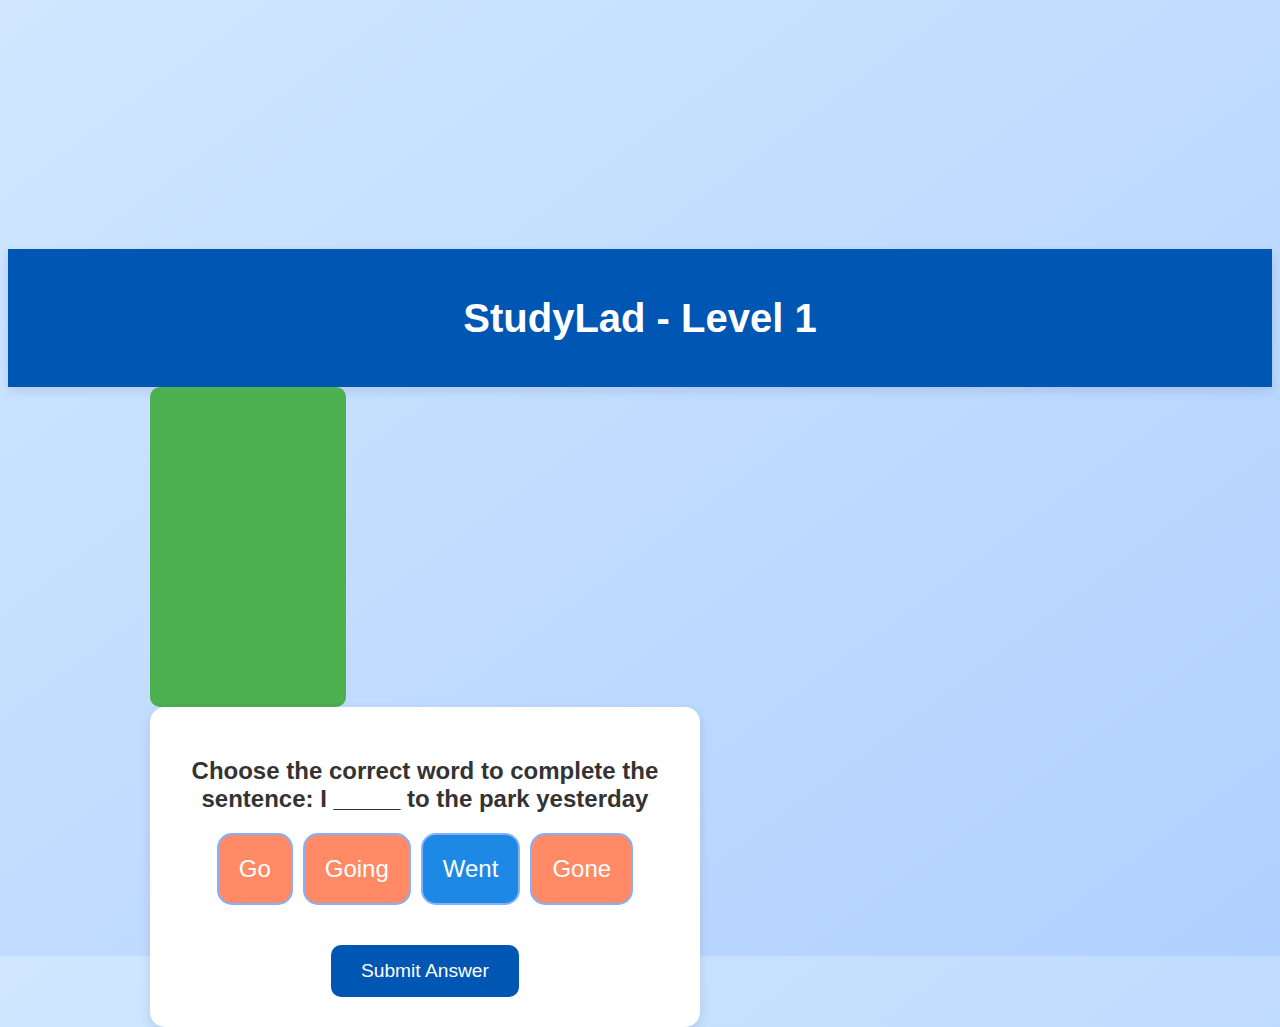
==== Virtual Lab/level1.html @ 0079d1bb "uploading file" ====
<!DOCTYPE html>
<html lang="en">
<head>
    <meta charset="UTF-8">
    <meta name="viewport" content="width=device-width, initial-scale=1.0">
    <title>Level 1 - Multiple Choice</title>
    <link rel="stylesheet" href="css/quiz-styles.css">
</head>
<body>
    <header>
        <nav>
            <div class="logo">
                <h1>StudyLad - Level 1</h1>
            </div>
        </nav>
    </header>

    <div id="quiz-container">
        <div id="progress-bar"></div>
        <div id="question-container" class="grid-container">
            <h2 id="question">Loading Question...</h2>
            <div id="answer-buttons" class="grid-answers">
                <!-- Answer buttons will be inserted here -->
            </div>
            <button id="submit-btn">Submit Answer</button>
        </div>
    </div>

    <div id="result-container" style="display:none;">
        <h2>Quiz Completed!</h2>
        <p id="result-text"></p>
        <button onclick="restartLevel()">Retry Level</button>
        <button onclick="goToTryCourse()">Go to Try Course</button>
    </div>

    <script src="js/script.js"></script>
</body>
</html>
---- Virtual Lab/css/quiz-styles.css ----
/* General body and layout styling */
body {
    background: linear-gradient(to bottom right, #d0e7ff, #b0d0ff);
    font-family: 'Arial', sans-serif;
    color: #333;
    padding: 20px;
    display: flex;
    flex-direction: column;
    align-items: center;
    justify-content: center;
    height: 100vh;
}

/* Header styling */
header {
    background-color: #0056b3;
    color: white;
    padding: 20px;
    text-align: center;
    box-shadow: 0 4px 10px rgba(0, 0, 0, 0.1);
    width: 100%;
}

header h1 {
    font-size: 2.5rem;
}

/* Grid layout for questions and answers */
.grid-container {
    background: white;
    padding: 30px;
    box-shadow: 0 4px 12px rgba(0, 0, 0, 0.1);
    border-radius: 15px;
    width: 50%;
    text-align: center;
}

.grid-answers {
    display: grid;
    grid-template-columns: repeat(4, 1fr);
    gap: 15px;
    margin-top: 20px;
}

.grid-answers button {
    background-color: #e1f5fe;
    border: 2px solid #82b1ff;
    border-radius: 15px;
    font-size: 1.5rem;
    padding: 20px;
    cursor: pointer;
    transition: background-color 0.3s ease, transform 0.2s ease;
}

.grid-answers button:hover {
    background-color: #b3e5fc;
    transform: scale(1.05);
}

.grid-answers button.selected {
    border: 3px solid #42a5f5;
    background-color: #bbdefb;
}

.grid-answers button[data-correct="true"] {
    background-color: #1e88e5 !important;
    color: white;
}

.grid-answers button[data-correct="false"] {
    background-color: #ff8a65 !important;
    color: white;
}

/* Result and buttons styling */
#result-container {
    text-align: center;
    margin-top: 30px;
}

#result-container button {
    padding: 15px 30px;
    background-color: #1e88e5;
    color: white;
    border: none;
    border-radius: 10px;
    cursor: pointer;
    font-size: 1.2rem;
    margin-top: 20px;
    transition: background-color 0.3s ease;
}

#result-container button:hover {
    background-color: #1565c0;
}

#submit-btn {
    padding: 15px 30px;
    background-color: #0056b3;
    color: white;
    border: none;
    border-radius: 10px;
    font-size: 1.2rem;
    cursor: pointer;
    margin-top: 20px;
    transition: background-color 0.3s ease;
}

#submit-btn:hover {
    background-color: #004494;
}

/* Progress bar styling */
#progress-bar-container {
    background-color: #e0e0e0;
    border-radius: 10px;
    width: 100%;
    height: 20px;
    margin-bottom: 20px;
}

#progress-bar {
    background-color: #4caf50;
    height: 100%;
    width: 0;
    border-radius: 10px;
    transition: width 0.5s;
}

/* Styling for drag-and-drop items */
.grid-answers {
    display: flex;
    justify-content: center;
    gap: 10px;
    margin: 20px 0;
}

.drag-item, .drop-area {
    width: 150px;
    height: 50px;
    border: 2px solid #ccc;
    background-color: #f9f9f9;
    display: flex;
    justify-content: center;
    align-items: center;
    font-size: 1.2rem;
    border-radius: 10px;
    cursor: move;
}

.drag-item:hover {
    background-color: #e0e0e0;
}

.drop-area {
    width: 300px;
    height: 50px;
    border: 2px solid #ccc;
    background-color: #fff;
    display: flex;
    justify-content: center;
    align-items: center;
    font-size: 1.2rem;
    border-radius: 10px;
    margin-top: 20px;
}
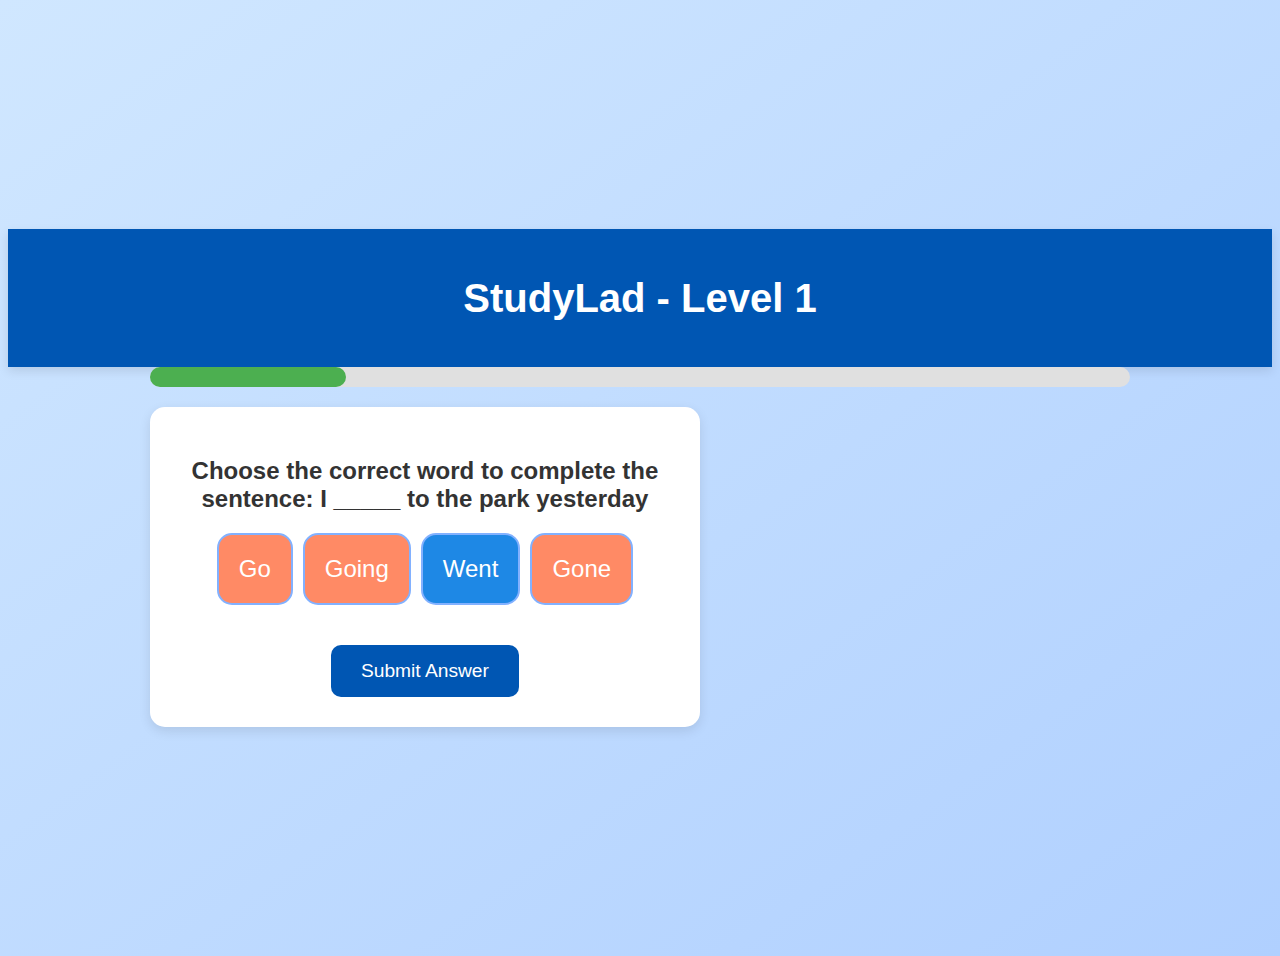
==== commit 67374601: "css fix" ====
--- a/Virtual Lab/level1.html
+++ b/Virtual Lab/level1.html
@@ -16,7 +16,9 @@
     </header>
 
     <div id="quiz-container">
-        <div id="progress-bar"></div>
+        <div id="progress-bar-container">
+            <div id="progress-bar"></div>
+        </div>
         <div id="question-container" class="grid-container">
             <h2 id="question">Loading Question...</h2>
             <div id="answer-buttons" class="grid-answers">
--- a/Virtual Lab/css/quiz-styles.css
+++ b/Virtual Lab/css/quiz-styles.css
@@ -165,3 +165,60 @@
     border-radius: 10px;
     margin-top: 20px;
 }
+
+/* Make quiz layout resemble Duolingo style */
+.quiz-container {
+    display: flex;
+    flex-direction: column;
+    align-items: center;
+}
+
+.quiz-grid {
+    display: grid;
+    grid-template-columns: 1fr 1fr;
+    gap: 20px;
+    margin-bottom: 30px;
+}
+
+.answer-button {
+    padding: 15px;
+    font-size: 1.2rem;
+    background-color: #4A90E2;
+    color: white;
+    border: none;
+    border-radius: 5px;
+    transition: background-color 0.3s ease;
+}
+
+.answer-button:hover {
+    background-color: #357ABD;
+}
+
+.answer-button.selected {
+    border: 2px solid #FFD700;
+}
+
+.progress-bar-container {
+    width: 100%;
+    background-color: #e0e0e0;
+    border-radius: 25px;
+    margin: 20px 0;
+}
+
+.progress-bar {
+    height: 10px;
+    background-color: #4A90E2;
+    border-radius: 25px;
+    width: 0;
+}
+
+/* Responsive for smaller screens */
+@media (max-width: 600px) {
+    .quiz-grid {
+        grid-template-columns: 1fr;
+    }
+
+    .answer-button {
+        font-size: 1rem;
+    }
+}
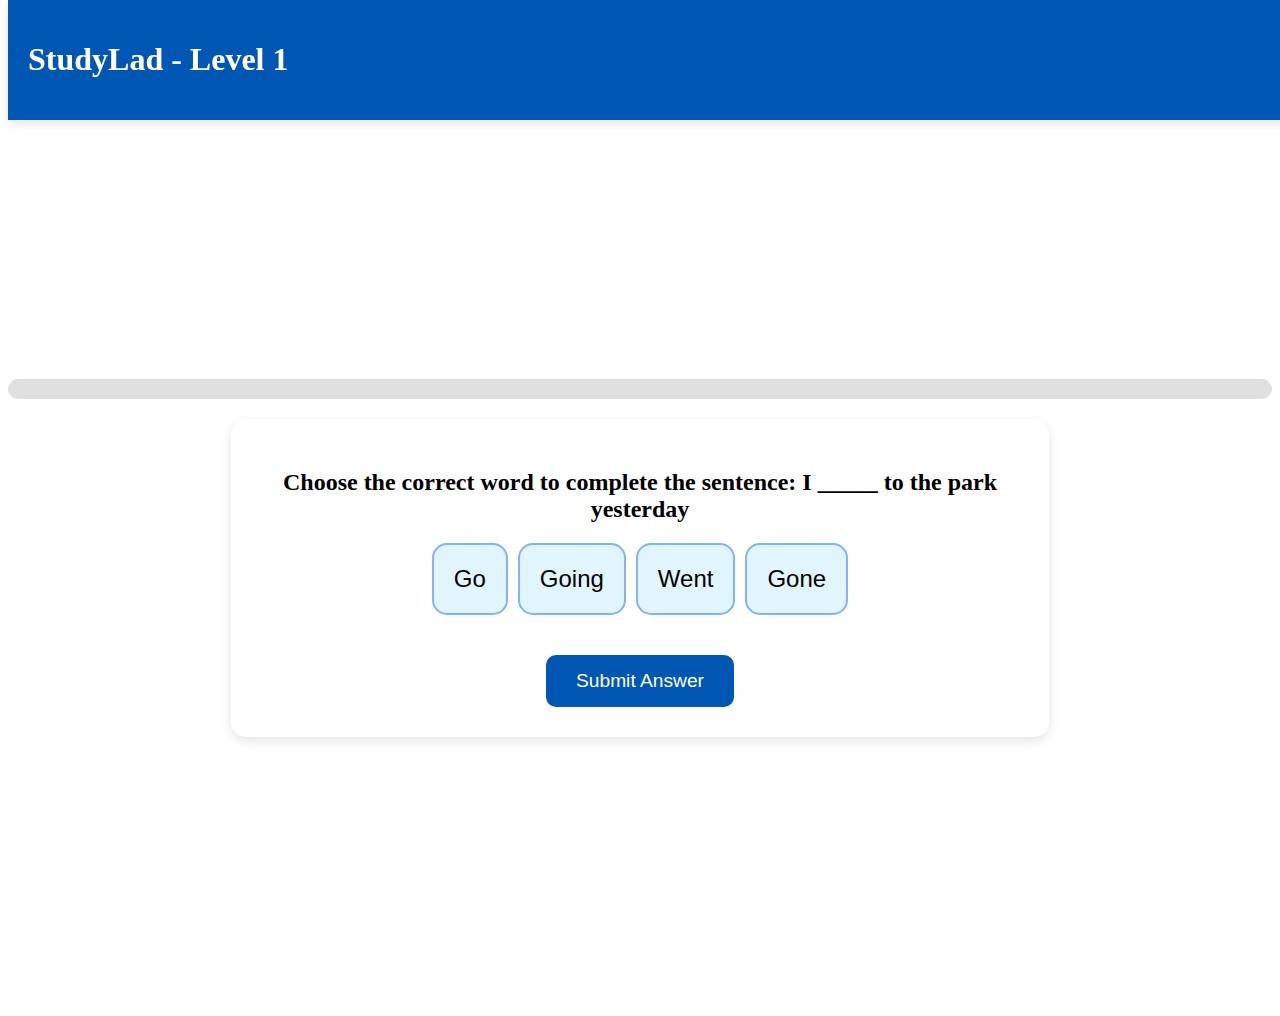
==== commit ddf1f318: "css update quiz" ====
--- a/Virtual Lab/level1.html
+++ b/Virtual Lab/level1.html
@@ -32,7 +32,7 @@
         <h2>Quiz Completed!</h2>
         <p id="result-text"></p>
         <button onclick="restartLevel()">Retry Level</button>
-        <button onclick="goToTryCourse()">Go to Try Course</button>
+        <button onclick="goToTryCourse()">Go to Course</button>
     </div>
 
     <script src="js/script.js"></script>
--- a/Virtual Lab/css/quiz-styles.css
+++ b/Virtual Lab/css/quiz-styles.css
@@ -1,29 +1,24 @@
-
-/* General body and layout styling */
-body {
-    background: linear-gradient(to bottom right, #d0e7ff, #b0d0ff);
-    font-family: 'Arial', sans-serif;
-    color: #333;
-    padding: 20px;
-    display: flex;
-    flex-direction: column;
-    align-items: center;
-    justify-content: center;
-    height: 100vh;
-}
-
 /* Header styling */
 header {
     background-color: #0056b3;
     color: white;
     padding: 20px;
-    text-align: center;
+    text-align: left; /* Adjust header to the top-left */
     box-shadow: 0 4px 10px rgba(0, 0, 0, 0.1);
+    position: fixed; /* Ensure header stays at the top */
     width: 100%;
+    top: 0;
+    z-index: 1000;
 }
 
-header h1 {
-    font-size: 2.5rem;
+/* Ensure content is centered both horizontally and vertically */
+#quiz-container {
+    display: flex;
+    flex-direction: column;
+    justify-content: center;
+    align-items: center;
+    height: 100vh; /* Full page height minus header */
+    padding-top: 100px; /* Account for fixed header height */
 }
 
 /* Grid layout for questions and answers */
@@ -32,13 +27,13 @@
     padding: 30px;
     box-shadow: 0 4px 12px rgba(0, 0, 0, 0.1);
     border-radius: 15px;
-    width: 50%;
+    width: 60%; /* Adjusted width for more readability */
     text-align: center;
 }
 
 .grid-answers {
     display: grid;
-    grid-template-columns: repeat(4, 1fr);
+    grid-template-columns: repeat(2, 1fr); /* Two columns for a cleaner layout */
     gap: 15px;
     margin-top: 20px;
 }
@@ -63,15 +58,40 @@
     background-color: #bbdefb;
 }
 
-.grid-answers button[data-correct="true"] {
-    background-color: #1e88e5 !important;
-    color: white;
+.grid-answers button[data-correct="true"],
+.grid-answers button[data-correct="false"] {
+    background-color: #e1f5fe !important;
+    color: black;
 }
 
-.grid-answers button[data-correct="false"] {
-    background-color: #ff8a65 !important;
-    color: white;
+/* Progress bar styling */
+#progress-bar-container {
+    background-color: #e0e0e0;
+    border-radius: 10px;
+    width: 100%;
+    height: 20px;
+    margin-bottom: 20px;
 }
+
+#progress-bar {
+    background-color: #4caf50;
+    height: 100%;
+    width: 0;
+    border-radius: 10px;
+    transition: width 0.5s;
+}
+
+/* Responsive adjustments */
+@media (max-width: 600px) {
+    .grid-container {
+        width: 90%; /* Make container responsive */
+    }
+
+    .grid-answers {
+        grid-template-columns: 1fr; /* Single column on smaller screens */
+    }
+}
+
 
 /* Result and buttons styling */
 #result-container {
@@ -166,52 +186,6 @@
     margin-top: 20px;
 }
 
-/* Make quiz layout resemble Duolingo style */
-.quiz-container {
-    display: flex;
-    flex-direction: column;
-    align-items: center;
-}
-
-.quiz-grid {
-    display: grid;
-    grid-template-columns: 1fr 1fr;
-    gap: 20px;
-    margin-bottom: 30px;
-}
-
-.answer-button {
-    padding: 15px;
-    font-size: 1.2rem;
-    background-color: #4A90E2;
-    color: white;
-    border: none;
-    border-radius: 5px;
-    transition: background-color 0.3s ease;
-}
-
-.answer-button:hover {
-    background-color: #357ABD;
-}
-
-.answer-button.selected {
-    border: 2px solid #FFD700;
-}
-
-.progress-bar-container {
-    width: 100%;
-    background-color: #e0e0e0;
-    border-radius: 25px;
-    margin: 20px 0;
-}
-
-.progress-bar {
-    height: 10px;
-    background-color: #4A90E2;
-    border-radius: 25px;
-    width: 0;
-}
-
 /* Responsive for smaller screens */
 @media (max-width: 600px) {
     .quiz-grid {
